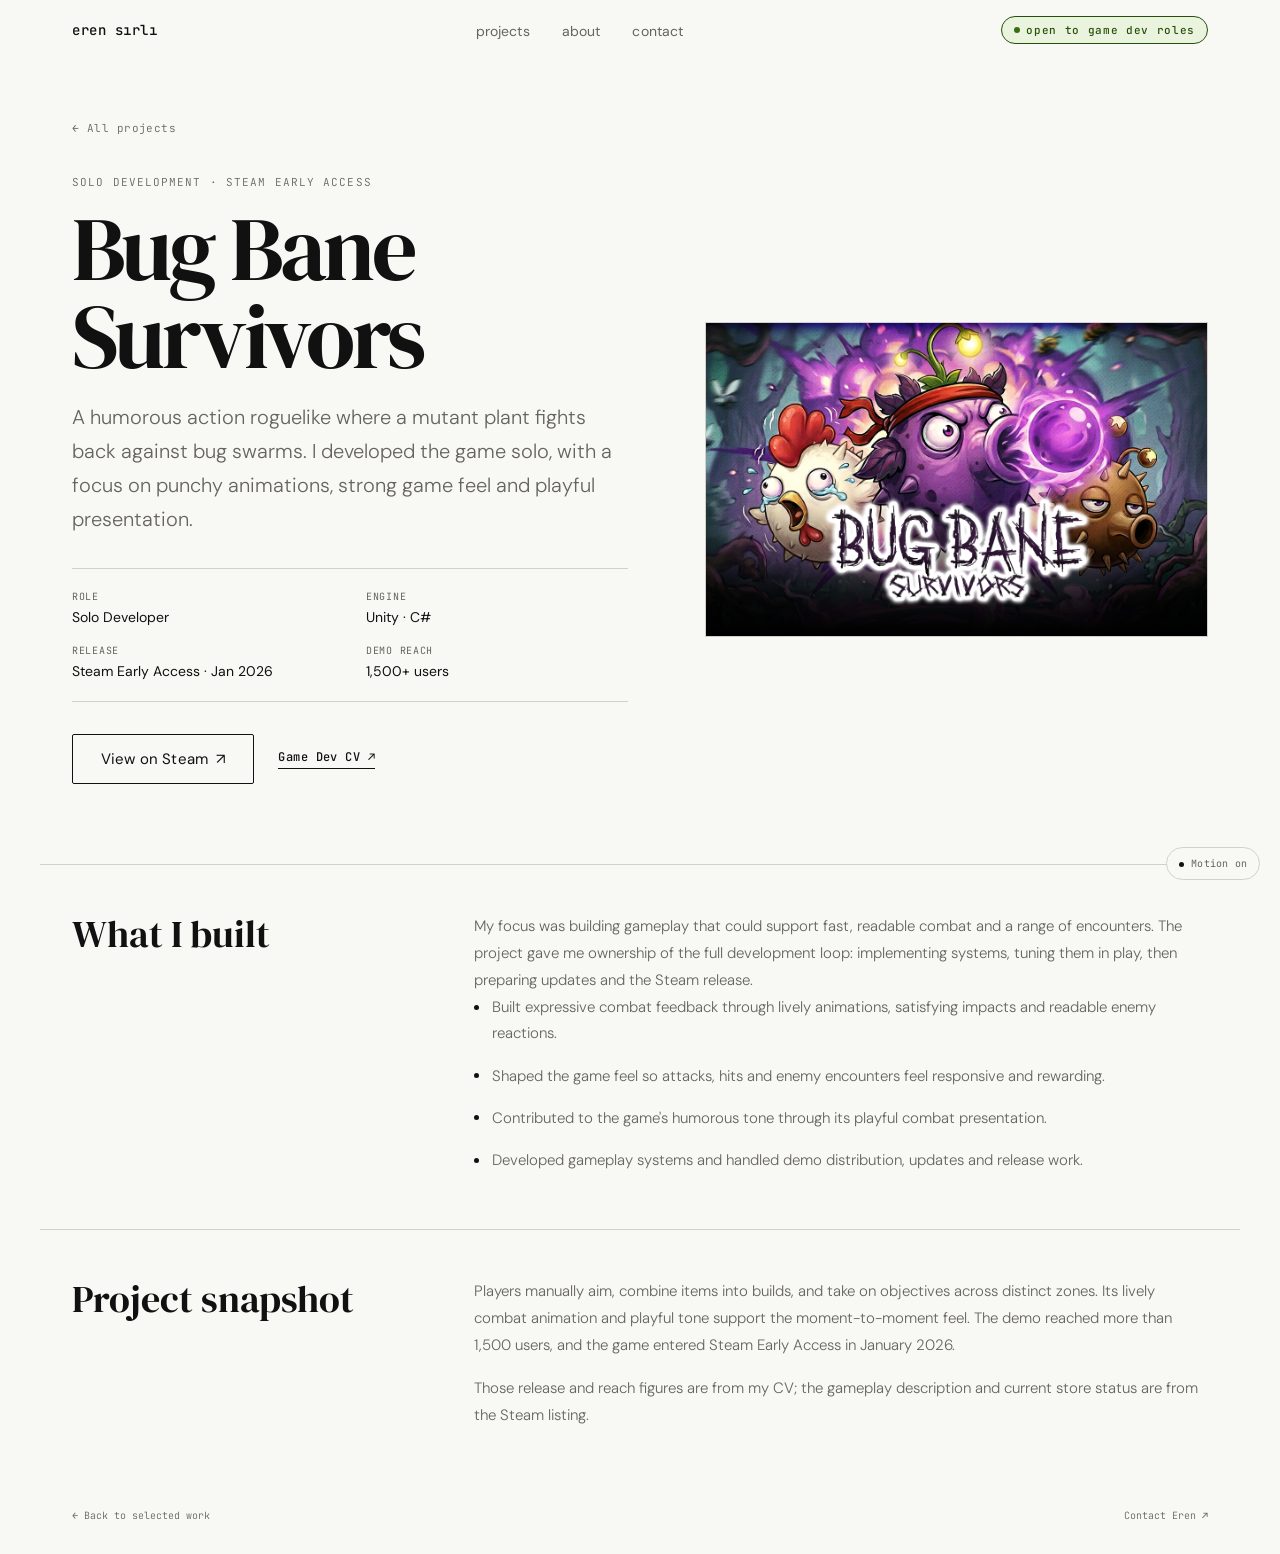
==== projects/bug-bane.html @ 91c75584 "update" ====
<!DOCTYPE html>
<html lang="en"><head>
<meta charset="UTF-8"><meta name="viewport" content="width=device-width, initial-scale=1">
<meta name="description" content="Bug Bane Survivors: a Unity action roguelike developed solo by Eren Sırlı, focused on punchy game feel, expressive combat animation and playful presentation.">
<meta name="theme-color" content="#F8F8F5"><meta property="og:type" content="article"><meta property="og:title" content="Bug Bane Survivors — Eren Sırlı"><meta property="og:description" content="Solo developed action roguelike with lively combat animation, strong game feel and a humorous tone."><meta property="og:image" content="https://sirlieren.github.io/assets/images/project1.png">
<link rel="canonical" href="https://sirlieren.github.io/projects/bug-bane.html">
<link rel="preconnect" href="https://fonts.googleapis.com"><link rel="preconnect" href="https://fonts.gstatic.com" crossorigin><link href="https://fonts.googleapis.com/css2?family=DM+Serif+Display:ital@0;1&family=DM+Sans:opsz,wght@9..40,300;9..40,400;9..40,500&family=JetBrains+Mono:wght@400;500&display=swap" rel="stylesheet">
<link rel="stylesheet" href="../css/style.css?v=00812410"><link rel="stylesheet" href="../css/project-detail.css"><title>Bug Bane Survivors — Eren Sırlı</title>
    <link rel="stylesheet" href="../css/motion.css?v=1b793032">
</head><body><nav id="navbar" aria-label="Primary navigation"><div class="nav-inner"><a href="../index.html#home" class="nav-logo">eren sırlı</a><ul class="nav-links"><li><a href="../index.html#projects">projects</a></li><li><a href="../index.html#about">about</a></li><li><a href="../index.html#contact">contact</a></li></ul><a href="../index.html#contact" class="nav-pill"><span class="pill-dot"></span><span>open to game dev roles</span></a></div></nav>
<main class="project-main"><header class="case-hero"><a class="case-back" href="../index.html#projects">← All projects</a><div class="case-hero-grid"><div class="case-hero-copy"><span class="case-eyebrow">Solo development · Steam Early Access</span><h1 class="case-title">Bug Bane<br>Survivors</h1><p class="case-lede">A humorous action roguelike where a mutant plant fights back against bug swarms. I developed the game solo, with a focus on punchy animations, strong game feel and playful presentation.</p><div class="case-facts"><div class="case-fact"><span>Role</span>Solo Developer</div><div class="case-fact"><span>Engine</span>Unity · C#</div><div class="case-fact"><span>Release</span>Steam Early Access · Jan 2026</div><div class="case-fact"><span>Demo reach</span>1,500+ users</div></div><div class="case-actions"><a class="cta" href="https://store.steampowered.com/app/3830770/Bug_Bane_Survivors/" target="_blank" rel="noopener noreferrer"><span>View on Steam</span><span class="cta-arrow">↗</span></a><a class="text-link" href="../assets/images/01ErenSirliResumeGD.pdf" target="_blank" rel="noopener noreferrer">Game Dev CV ↗</a></div></div><div class="case-hero-media"><a class="case-cover" href="https://store.steampowered.com/app/3830770/Bug_Bane_Survivors/" target="_blank" rel="noopener noreferrer"><img src="../assets/images/project1.png" alt="Bug Bane Survivors Steam artwork"></a></div></div></header>
<section class="case-section"><div class="case-section-grid"><h2>What I built</h2><div class="case-copy"><p>My focus was building gameplay that could support fast, readable combat and a range of encounters. The project gave me ownership of the full development loop: implementing systems, tuning them in play, then preparing updates and the Steam release.</p><ul class="case-list"><li>Built expressive combat feedback through lively animations, satisfying impacts and readable enemy reactions.</li><li>Shaped the game feel so attacks, hits and enemy encounters feel responsive and rewarding.</li><li>Contributed to the game's humorous tone through its playful combat presentation.</li><li>Developed gameplay systems and handled demo distribution, updates and release work.</li></ul></div></div></section>
<section class="case-section"><div class="case-section-grid"><h2>Project snapshot</h2><div class="case-copy"><p>Players manually aim, combine items into builds, and take on objectives across distinct zones. Its lively combat animation and playful tone support the moment-to-moment feel. The demo reached more than 1,500 users, and the game entered Steam Early Access in January 2026.</p><p>Those release and reach figures are from my CV; the gameplay description and current store status are from the Steam listing.</p></div></div></section>
</main><footer class="case-footer"><a href="../index.html#projects">← Back to selected work</a><a href="../index.html#contact">Contact Eren ↗</a></footer><script src="../js/motion.js?v=b4913215"></script></body></html>
---- css/style.css ----
/* =========================================
   TOKENS
   ========================================= */
:root {
    --white: #F8F8F5;
    --black: #111111;
    --gray-1: #66645D;
    --gray-2: #D3D1C7;
    --gray-3: #EBEBEA;
    --accent: #378ADD;
    --dark-bg: #111111;
    --dark-text: #F8F8F5;
    --dark-muted: rgba(248, 248, 245, 0.72);
    --serif: 'DM Serif Display', Georgia, serif;
    --sans: 'DM Sans', system-ui, sans-serif;
    --mono: 'JetBrains Mono', monospace;
    --nav-h: 60px;
    --ease: cubic-bezier(0.25, 0.1, 0.25, 1);
    --ease-out: cubic-bezier(0.0, 0.0, 0.2, 1);
}

/* =========================================
   RESET
   ========================================= */
*,
*::before,
*::after {
    box-sizing: border-box;
    margin: 0;
    padding: 0;
}

html {
    scroll-behavior: smooth;
    font-size: 16px;
}

body {
    font-family: var(--sans);
    font-weight: 300;
    background: var(--white);
    color: var(--black);
    -webkit-font-smoothing: antialiased;
    overflow-x: hidden;
}

img {
    display: block;
    width: 100%;
    height: 100%;
    object-fit: cover;
}

a {
    text-decoration: none;
    color: inherit;
}

ul {
    list-style: none;
}

button {
    background: none;
    border: none;
    cursor: pointer;
    font-family: inherit;
}

:focus-visible {
    outline: 2px solid var(--accent);
    outline-offset: 4px;
}

/* =========================================
   NAV
   ========================================= */
#navbar {
    position: fixed;
    top: 0;
    left: 0;
    right: 0;
    z-index: 100;
    transition: background 0.4s var(--ease), backdrop-filter 0.4s var(--ease), border-color 0.4s var(--ease);
    border-bottom: 1px solid transparent;
}

#navbar.scrolled {
    background: rgba(248, 248, 245, 0.82);
    backdrop-filter: blur(20px) saturate(1.4);
    -webkit-backdrop-filter: blur(20px) saturate(1.4);
    border-color: var(--gray-2);
}

.nav-inner {
    max-width: 1200px;
    margin: 0 auto;
    padding: 0 2rem;
    height: var(--nav-h);
    display: flex;
    align-items: center;
    gap: 2rem;
}

.nav-logo {
    font-family: var(--mono);
    font-size: 14px;
    font-weight: 500;
    letter-spacing: 0.04em;
    color: var(--black);
    flex-shrink: 0;
}

.nav-links {
    display: flex;
    gap: 2rem;
    margin: 0 auto;
}

.nav-links a {
    font-size: 14px;
    font-weight: 400;
    color: var(--gray-1);
    letter-spacing: 0.01em;
    transition: color 0.2s;
    position: relative;
}

.nav-links a::after {
    content: '';
    position: absolute;
    bottom: -2px;
    left: 0;
    width: 0;
    height: 1px;
    background: var(--black);
    transition: width 0.25s var(--ease);
}

.nav-links a:hover {
    color: var(--black);
}

.nav-links a:hover::after {
    width: 100%;
}

.nav-links a.active {
    color: var(--black);
}

.nav-links a.active::after {
    width: 100%;
}

.nav-pill {
    display: flex;
    align-items: center;
    gap: 6px;
    font-family: var(--mono);
    font-size: 11px;
    font-weight: 500;
    letter-spacing: 0.06em;
    padding: 6px 12px;
    border-radius: 20px;
    border: 1px solid #27500A;
    color: #27500A;
    background: #EAF3DE;
    white-space: nowrap;
    transition: transform 0.2s;
    flex-shrink: 0;
}

.nav-pill:hover {
    transform: scale(1.03);
}

.pill-dot {
    width: 6px;
    height: 6px;
    border-radius: 50%;
    background: #3B6D11;
    animation: pulse 2.5s ease-in-out infinite;
}

@keyframes pulse {

    0%,
    100% {
        opacity: 1;
        transform: scale(1);
    }

    50% {
        opacity: 0.5;
        transform: scale(0.8);
    }
}

/* Burger */
.burger {
    display: none;
    flex-direction: column;
    gap: 5px;
    padding: 4px;
    margin-left: auto;
}

.burger span {
    display: block;
    width: 22px;
    height: 1.5px;
    background: var(--black);
    transition: transform 0.3s var(--ease), opacity 0.3s;
}

.burger.open span:first-child {
    transform: translateY(6.5px) rotate(45deg);
}

.burger.open span:last-child {
    transform: translateY(-6.5px) rotate(-45deg);
}

/* Mobile menu */
.mobile-menu {
    display: none;
    flex-direction: column;
    padding: 1rem 2rem 1.5rem;
    gap: 1.25rem;
    border-top: 1px solid var(--gray-2);
    background: rgba(248, 248, 245, 0.96);
    backdrop-filter: blur(20px);
}

.mobile-menu a {
    font-size: 18px;
    font-weight: 400;
    color: var(--black);
}

.mobile-menu.open {
    display: flex;
}

/* =========================================
   REVEAL ANIMATION
   ========================================= */
[data-reveal] {
    opacity: 0;
    transform: translateY(28px);
    transition: opacity 0.7s var(--ease-out), transform 0.7s var(--ease-out);
}

[data-reveal][data-delay="1"] {
    transition-delay: 0.1s;
}

[data-reveal][data-delay="2"] {
    transition-delay: 0.2s;
}

[data-reveal][data-delay="3"] {
    transition-delay: 0.3s;
}

[data-reveal][data-delay="4"] {
    transition-delay: 0.4s;
}

[data-reveal][data-delay="5"] {
    transition-delay: 0.5s;
}

[data-reveal].visible {
    opacity: 1;
    transform: translateY(0);
}

/* =========================================
   HERO
   ========================================= */
.hero {
    min-height: 100vh;
    display: flex;
    flex-direction: column;
    justify-content: center;
    padding: calc(var(--nav-h) + 4rem) 2rem 4rem;
    max-width: 1200px;
    margin: 0 auto;
    position: relative;
}

.hero-eyebrow {
    font-family: var(--mono);
    font-size: 12px;
    font-weight: 400;
    letter-spacing: 0.1em;
    color: var(--gray-1);
    text-transform: lowercase;
    margin-bottom: 1.5rem;
}

.hero-name {
    font-family: var(--serif);
    font-size: clamp(72px, 12vw, 140px);
    font-weight: 400;
    line-height: 0.95;
    letter-spacing: -0.02em;
    color: var(--black);
    margin-bottom: 2rem;
}

.hero-sub {
    font-size: clamp(16px, 2vw, 20px);
    font-weight: 300;
    color: var(--gray-1);
    line-height: 1.6;
    max-width: 660px;
    margin-bottom: 2rem;
}

.hero-actions {
    display: flex;
    align-items: center;
    flex-wrap: wrap;
    gap: 1.5rem;
}

.text-link {
    font-family: var(--mono);
    font-size: 12px;
    font-weight: 500;
    letter-spacing: 0.04em;
    border-bottom: 1px solid var(--black);
    padding-bottom: 3px;
}

.hero-proof {
    display: flex;
    flex-wrap: wrap;
    gap: 2rem;
    margin-top: 3.5rem;
}

.hero-proof li {
    display: flex;
    flex-direction: column;
    gap: 3px;
}

.hero-proof strong {
    font-family: var(--serif);
    font-size: 24px;
    font-weight: 400;
    line-height: 1;
}

.hero-proof span {
    font-family: var(--mono);
    font-size: 10px;
    letter-spacing: 0.06em;
    color: var(--gray-1);
}

/* CTA button */
.cta {
    display: inline-flex;
    align-items: center;
    gap: 8px;
    font-size: 15px;
    font-weight: 400;
    padding: 14px 28px;
    border: 1px solid var(--black);
    color: var(--black);
    background: transparent;
    border-radius: 2px;
    letter-spacing: 0.01em;
    transition: background 0.22s var(--ease), color 0.22s var(--ease);
    align-self: flex-start;
}

.cta:hover {
    background: var(--black);
    color: var(--white);
}

.cta--outline {
    margin-top: 2rem;
}

.cta-arrow {
    transition: transform 0.2s var(--ease);
}

.cta:hover .cta-arrow {
    transform: translateX(4px);
}

/* Scroll indicator */
.hero-scroll {
    position: absolute;
    bottom: 3rem;
    left: 2rem;
    display: flex;
    flex-direction: column;
    align-items: center;
    gap: 8px;
}

.scroll-line {
    display: block;
    width: 1px;
    height: 48px;
    background: var(--gray-2);
    position: relative;
    overflow: hidden;
}

.scroll-line::after {
    content: '';
    position: absolute;
    top: -100%;
    left: 0;
    width: 100%;
    height: 100%;
    background: var(--black);
    animation: scroll-drop 2s var(--ease-out) infinite;
}

@keyframes scroll-drop {
    0% {
        top: -100%;
    }

    100% {
        top: 200%;
    }
}

.scroll-label {
    font-family: var(--mono);
    font-size: 10px;
    letter-spacing: 0.1em;
    color: var(--gray-1);
    writing-mode: vertical-rl;
}

/* =========================================
   SECTION SHARED
   ========================================= */
.section-eyebrow {
    font-family: var(--mono);
    font-size: 11px;
    font-weight: 500;
    letter-spacing: 0.12em;
    color: var(--gray-1);
    text-transform: lowercase;
}

.section-header {
    max-width: 1200px;
    margin: 0 auto;
    padding: 0 2rem;
    margin-bottom: 4rem;
    display: flex;
    flex-direction: column;
    gap: 1rem;
}

.section-header h2 {
    font-family: var(--serif);
    font-size: clamp(40px, 6vw, 72px);
    font-weight: 400;
    line-height: 1;
    letter-spacing: -0.02em;
    color: var(--black);
}

.section-header h2 em {
    font-style: italic;
    color: var(--gray-1);
}

.section-intro {
    max-width: 560px;
    color: var(--gray-1);
    font-size: 16px;
    line-height: 1.7;
}

/* =========================================
   PROJECTS
   ========================================= */
.projects {
    padding: 8rem 0;
}

.projects-grid {
    max-width: 1200px;
    margin: 0 auto;
    padding: 0 2rem;
    display: grid;
    grid-template-columns: repeat(2, 1fr);
    gap: 2px;
}

.project-card {
    position: relative;
    background: var(--gray-3);
    overflow: hidden;
}

.card-link {
    display: block;
    cursor: pointer;
}

.card-image {
    position: relative;
    aspect-ratio: 16/10;
    overflow: hidden;
}

.card-image img {
    width: 100%;
    height: 100%;
    object-fit: cover;
    transition: transform 0.6s var(--ease);
}

.project-card:not(.project-card--wip) .card-link:hover .card-image img {
    transform: scale(1.04);
}

.card-overlay {
    position: absolute;
    inset: 0;
    background: rgba(17, 17, 17, 0.72);
    display: flex;
    align-items: flex-end;
    padding: 1.5rem;
    opacity: 0;
    transition: opacity 0.3s var(--ease);
}

.card-link:hover .card-overlay {
    opacity: 1;
}

.card-overlay--wip {
    opacity: 1;
    background: rgba(17, 17, 17, 0.55);
    align-items: center;
    justify-content: center;
}

.overlay-link {
    font-size: 14px;
    font-weight: 400;
    color: var(--white);
    letter-spacing: 0.02em;
}

.overlay-link span {
    display: inline-block;
    transition: transform 0.2s;
}

.card-link:hover .overlay-link span {
    transform: translate(3px, -3px);
}

.wip-badge {
    font-family: var(--mono);
    font-size: 11px;
    font-weight: 500;
    letter-spacing: 0.1em;
    color: var(--white);
    padding: 6px 14px;
    border: 1px solid rgba(255, 255, 255, 0.4);
    border-radius: 20px;
}

.card-info {
    padding: 1.5rem;
    background: var(--white);
    border-top: 1px solid var(--gray-2);
}

.card-info h3 {
    font-family: var(--serif);
    font-size: 20px;
    font-weight: 400;
    color: var(--black);
    margin-bottom: 0.65rem;
}

.card-topline {
    display: flex;
    align-items: center;
    justify-content: space-between;
    flex-wrap: wrap;
    gap: 0.65rem;
    margin-bottom: 0.9rem;
}

.card-status,
.card-role {
    font-family: var(--mono);
    font-size: 10px;
    letter-spacing: 0.06em;
    font-weight: 500;
}

.card-status {
    color: #27500A;
}

.card-status--wip,
.card-role {
    color: var(--gray-1);
}

.card-description {
    color: var(--gray-1);
    font-size: 14px;
    line-height: 1.65;
    max-width: 720px;
}

.card-actions {
    display: flex;
    align-items: center;
    flex-wrap: wrap;
    gap: 0.6rem;
    margin-top: 1.25rem;
    font-family: var(--mono);
    font-size: 10px;
    letter-spacing: 0.04em;
    color: var(--gray-1);
}

.card-actions span {
    border: 1px solid var(--gray-2);
    padding: 5px 8px;
}

.card-actions strong {
    color: var(--black);
    font-weight: 500;
    margin-left: auto;
}

.project-card--wip .card-info h3 {
    color: var(--gray-1);
}

/* first card full-width */
.project-card:first-child {
    grid-column: 1 / -1;
}

.project-card:first-child .card-image {
    aspect-ratio: 21/9;
}

/* =========================================
   ABOUT
   ========================================= */
.about {
    padding: 8rem 0;
    background: var(--white);
}

.about-inner {
    max-width: 1200px;
    margin: 0 auto;
    padding: 0 2rem;
    display: grid;
    grid-template-columns: 1fr 1fr;
    gap: 6rem;
    align-items: start;
}

.about-left {
    display: flex;
    flex-direction: column;
    gap: 1.25rem;
    position: sticky;
    top: calc(var(--nav-h) + 2rem);
}

.about-left .section-eyebrow {
    margin-bottom: 0.25rem;
}

.about-left h2 {
    font-family: var(--serif);
    font-size: clamp(36px, 5vw, 60px);
    font-weight: 400;
    line-height: 1.05;
    letter-spacing: -0.02em;
    color: var(--black);
}

.about-left h2 em {
    font-style: italic;
    color: var(--gray-1);
}

.about-bio {
    font-size: 16px;
    font-weight: 300;
    color: var(--gray-1);
    line-height: 1.75;
}

.about-right {
    display: flex;
    flex-direction: column;
    gap: 2.5rem;
}

.about-photo-wrap {
    aspect-ratio: 4/5;
    overflow: hidden;
    background: var(--gray-3);
}

.about-photo-wrap img {
    width: 100%;
    height: 100%;
    object-fit: cover;
    object-position: top center;
    transition: transform 0.6s var(--ease);
}

.about-photo-wrap:hover img {
    transform: scale(1.03);
}

.about-stats {
    display: grid;
    grid-template-columns: 1fr 1fr;
    gap: 1px;
    background: var(--gray-2);
    border: 1px solid var(--gray-2);
}

.stat {
    background: var(--white);
    padding: 1.5rem;
    display: flex;
    flex-direction: column;
    gap: 4px;
}

.stat-number {
    font-family: var(--serif);
    font-size: 52px;
    font-weight: 400;
    line-height: 1;
    color: var(--black);
}

.stat-plus {
    font-family: var(--serif);
    font-size: 32px;
    color: var(--gray-1);
    line-height: 1;
    vertical-align: super;
}

.stat-label {
    font-family: var(--mono);
    font-size: 11px;
    letter-spacing: 0.08em;
    color: var(--gray-1);
    font-weight: 400;
}

.skills-wrap {
    background: var(--white);
    display: flex;
    flex-direction: column;
    gap: 2rem;
}

.skill-group {
    display: flex;
    flex-direction: column;
    gap: 1rem;
}

.skill-chips {
    display: flex;
    flex-wrap: wrap;
    gap: 8px;
}

.chip {
    font-family: var(--mono);
    font-size: 11px;
    font-weight: 400;
    letter-spacing: 0.06em;
    padding: 7px 14px;
    border-radius: 2px;
    border: 1px solid var(--gray-2);
    color: var(--gray-1);
    background: var(--white);
    transition: border-color 0.2s, color 0.2s;
}

.chip:hover {
    border-color: var(--black);
    color: var(--black);
}

.chip--primary {
    border-color: var(--black);
    color: var(--black);
    background: var(--white);
}

/* =========================================
   CONTACT
   ========================================= */
.contact {
    background: var(--dark-bg);
    color: var(--dark-text);
    padding: 8rem 2rem 0;
    position: relative;
}

.contact-inner {
    max-width: 900px;
    margin: 0 auto;
    display: flex;
    flex-direction: column;
    align-items: flex-start;
    gap: 0;
    padding-bottom: 6rem;
}

.contact-eyebrow {
    color: var(--dark-muted);
    margin-bottom: 1.5rem;
}

.contact-heading {
    font-family: var(--serif);
    font-size: clamp(48px, 8vw, 96px);
    font-weight: 400;
    line-height: 1;
    letter-spacing: -0.02em;
    color: var(--dark-text);
    margin-bottom: 3.5rem;
}

.contact-heading em {
    font-style: italic;
    color: var(--dark-muted);
}

.contact-email {
    font-family: var(--serif);
    font-size: clamp(20px, 3.5vw, 36px);
    font-weight: 400;
    color: var(--dark-text);
    display: inline-block;
    position: relative;
    margin-bottom: 2.5rem;
    letter-spacing: -0.01em;
}

.contact-intro {
    max-width: 660px;
    color: var(--dark-muted);
    font-size: 17px;
    line-height: 1.7;
    margin: -1.5rem 0 3rem;
}

.contact-email::after {
    content: '';
    position: absolute;
    bottom: -3px;
    left: 0;
    width: 0;
    height: 1px;
    background: var(--dark-text);
    transition: width 0.35s var(--ease);
}

.contact-email:hover::after {
    width: 100%;
}

.contact-links {
    display: flex;
    align-items: center;
    gap: 1rem;
}

.contact-link-item {
    font-family: var(--mono);
    font-size: 13px;
    font-weight: 400;
    letter-spacing: 0.06em;
    color: var(--dark-muted);
    transition: color 0.2s;
}

.contact-link-item:hover {
    color: var(--dark-text);
}

.contact-divider {
    color: var(--dark-muted);
    font-size: 18px;
}

.contact-footer {
    max-width: 900px;
    margin: 0 auto;
    width: 100%;
    padding: 1.5rem 0;
    border-top: 1px solid rgba(248, 248, 245, 0.1);
    display: flex;
    justify-content: space-between;
    align-items: center;
}

.contact-footer span {
    font-family: var(--mono);
    font-size: 11px;
    letter-spacing: 0.06em;
    color: var(--dark-muted);
    font-weight: 400;
}

/* =========================================
   RESPONSIVE
   ========================================= */
@media (max-width: 900px) {

    .nav-links,
    .nav-pill {
        display: none;
    }

    .burger {
        display: flex;
    }

    .projects-grid {
        grid-template-columns: 1fr;
    }

    .project-card:first-child {
        grid-column: 1;
    }

    .project-card:first-child .card-image {
        aspect-ratio: 16/10;
    }

    .about-inner {
        grid-template-columns: 1fr;
        gap: 3rem;
    }

    .about-left {
        position: static;
    }

    .contact {
        padding: 6rem 1.5rem 0;
    }

    .contact-footer {
        padding: 1.5rem 0;
    }
}

@media (max-width: 600px) {
    .hero {
        padding: calc(var(--nav-h) + 2.5rem) 1.5rem 3rem;
    }

    .hero-name {
        font-size: clamp(64px, 24vw, 92px);
    }

    .hero-sub {
        font-size: 16px;
    }

    .hero-actions {
        align-items: flex-start;
        flex-direction: column;
        gap: 1.25rem;
    }

    .hero-proof {
        gap: 1.5rem;
        margin-top: 2.75rem;
    }

    .hero-scroll {
        display: none;
    }

    .section-header {
        padding: 0 1.5rem;
    }

    .projects-grid {
        padding: 0;
        gap: 1px;
    }

    .card-topline {
        align-items: flex-start;
        flex-direction: column;
    }

    .card-actions strong {
        width: 100%;
        margin: 0.25rem 0 0;
        font-size: 12px;
    }

    .about-inner {
        padding: 0 1.5rem;
    }

    .contact {
        padding: 5rem 1.5rem 0;
    }

    .contact-footer {
        flex-direction: column;
        gap: 8px;
        text-align: center;
    }
}

@media (hover: none) {
    .card-overlay:not(.card-overlay--wip) {
        display: none;
    }
}

@media (prefers-reduced-motion: reduce) {
    html:not(.motion-override) {
        scroll-behavior: auto;
    }

    html:not(.motion-override) *,
    html:not(.motion-override) *::before,
    html:not(.motion-override) *::after {
        animation-duration: 0.01ms !important;
        animation-iteration-count: 1 !important;
        transition-duration: 0.01ms !important;
    }

    html:not(.motion-override) [data-reveal] {
        opacity: 1;
        transform: none;
    }
}
---- css/project-detail.css ----
.project-main{padding-top:var(--nav-h)}
.case-hero,.case-section,.case-footer{width:min(1200px,100%);margin:0 auto;padding-left:2rem;padding-right:2rem}
.case-hero{padding-top:3.5rem;padding-bottom:5rem}
.case-back{display:inline-flex;gap:.6rem;margin-bottom:2.5rem;color:var(--gray-1);font-family:var(--mono);font-size:11px;letter-spacing:.04em;transition:color .2s}
.case-back:hover{color:var(--black)}
.case-hero-grid{display:grid;grid-template-columns:minmax(0,1.05fr) minmax(300px,.95fr);gap:clamp(2rem,6vw,5rem);align-items:center}
.case-eyebrow{display:block;margin-bottom:1rem;color:var(--gray-1);font-family:var(--mono);font-size:11px;letter-spacing:.1em;text-transform:uppercase}
.case-title{max-width:760px;margin-bottom:1.2rem;font-family:var(--serif);font-size:clamp(3.4rem,7vw,6rem);font-weight:400;letter-spacing:-.04em;line-height:.98}
.case-lede{max-width:620px;color:var(--gray-1);font-size:clamp(1.05rem,1.6vw,1.25rem);font-weight:300;line-height:1.7}
.case-facts{display:grid;grid-template-columns:repeat(2,minmax(0,1fr));gap:1.1rem 2rem;max-width:610px;margin:2rem 0;padding:1.3rem 0;border-top:1px solid var(--gray-2);border-bottom:1px solid var(--gray-2)}
.case-fact{display:flex;flex-direction:column;gap:.35rem;color:var(--black);font-size:14px;font-weight:400}
.case-fact span{color:var(--gray-1);font-family:var(--mono);font-size:10px;letter-spacing:.07em;text-transform:uppercase}
.case-actions{display:flex;align-items:center;flex-wrap:wrap;gap:1rem 1.5rem}
.case-cover,.case-video{position:relative;display:block;overflow:hidden;background:var(--gray-3)}
.case-cover{aspect-ratio:16/10;border:1px solid var(--gray-2)}
.case-cover img{object-fit:cover}
.case-cover--portrait{width:min(100%,390px);max-height:min(72vh,680px);margin:0 auto;aspect-ratio:9/16;background:#151515}
.case-cover--portrait img{object-fit:contain}
.case-video{max-width:560px;border:1px solid var(--gray-2)}
.case-video img{aspect-ratio:16/9;transition:transform .45s var(--ease)}
.case-video:hover img{transform:scale(1.025)}
.case-play{position:absolute;inset:0;display:grid;place-items:center;color:white;font-size:2rem;text-shadow:0 2px 18px #000b}
.case-video-caption{display:block;margin-top:.65rem;color:var(--gray-1);font-family:var(--mono);font-size:10px;letter-spacing:.04em}
.case-section{padding-top:3rem;padding-bottom:3.5rem;border-top:1px solid var(--gray-2)}
.case-section-grid{display:grid;grid-template-columns:minmax(180px,.65fr) minmax(0,1.35fr);gap:3rem}
.case-section h2{margin-bottom:1rem;font-family:var(--serif);font-size:clamp(1.8rem,3vw,2.5rem);font-weight:400;line-height:1.1}
.case-copy{max-width:760px;color:var(--gray-1);font-size:15px;line-height:1.8}
.case-copy p+p{margin-top:1rem}
.case-list{display:grid;gap:1rem;color:var(--gray-1);font-size:15px;line-height:1.75}
.case-list li{position:relative;padding-left:1.15rem}
.case-list li::before{content:'';position:absolute;top:.7em;left:0;width:5px;height:5px;border-radius:50%;background:var(--black)}
.case-gallery{display:grid;grid-template-columns:repeat(4,minmax(0,1fr));gap:.8rem;margin-top:2rem}
.case-gallery figure{overflow:hidden;border:1px solid var(--gray-2);background:var(--gray-3)}
.case-gallery img{aspect-ratio:9/16;object-fit:cover}
.case-gallery figcaption{padding:.7rem;color:var(--gray-1);font-family:var(--mono);font-size:9px;line-height:1.5}
.case-footer{display:flex;justify-content:space-between;gap:1rem;padding-top:1.5rem;padding-bottom:2rem;color:var(--gray-1);font-family:var(--mono);font-size:10px}
@media(max-width:900px){.case-hero-grid{grid-template-columns:1fr;gap:2.5rem}.case-hero-copy{order:1}.case-hero-media{order:2;max-width:680px}.case-cover--portrait{width:min(100%,360px)}.case-section-grid{grid-template-columns:1fr;gap:1rem}}
@media(max-width:600px){.case-hero,.case-section,.case-footer{padding-left:1.5rem;padding-right:1.5rem}.case-hero{padding-top:2.25rem;padding-bottom:3rem}.case-back{margin-bottom:2rem}.case-facts{gap:1rem}.case-gallery{grid-template-columns:repeat(2,minmax(0,1fr))}.case-footer{flex-direction:column}}
@media(prefers-reduced-motion:reduce){.case-video img{transition:none}}
---- css/motion.css ----
/* A restrained motion layer shared by the portfolio and its case studies. */
:root { --motion-ease: cubic-bezier(.22,1,.36,1); }
html { scrollbar-width: none; -ms-overflow-style: none; }
html::-webkit-scrollbar { display: none; width: 0; height: 0; }

/* Content stays readable when JavaScript is unavailable. */
[data-reveal] { opacity: 1; transform: none; }
.motion-ready [data-reveal] {
    opacity: 0;
    transform: translateY(16px);
    transition: opacity 650ms var(--motion-ease), transform 650ms var(--motion-ease);
}
.motion-ready [data-reveal].visible { opacity: 1; transform: none; }
.motion-ready [data-reveal][data-delay="1"] { transition-delay: 70ms; }
.motion-ready [data-reveal][data-delay="2"] { transition-delay: 140ms; }
.motion-ready [data-reveal][data-delay="3"] { transition-delay: 210ms; }
.motion-ready [data-reveal][data-delay="4"] { transition-delay: 280ms; }
.motion-ready [data-reveal][data-delay="5"] { transition-delay: 350ms; }

.cta, .nav-pill {
    transform: translate(var(--magnet-x,0px), var(--magnet-y,0px));
    transition: transform 240ms var(--motion-ease), background 200ms ease, color 200ms ease;
}
.cta:active, .nav-pill:active { transform: scale(.975); }
.cta-arrow { transition: transform 280ms var(--motion-ease); }
.text-link, .case-back, .contact-link-item { transition: opacity 200ms ease, color 200ms ease; }
.text-link:hover, .case-back:hover { opacity: .65; }
.case-back:active { opacity: .5; }
.card-image img, .case-cover img { transition: transform 550ms var(--motion-ease); }
.card-overlay { background: rgba(17,17,17,.38); transition: opacity 350ms var(--motion-ease); }
.card-overlay--wip { background: rgba(17,17,17,.3); }
.card-link:focus-visible .card-overlay { opacity: 1; }
.card-link:focus-visible .card-image img { transform: scale(1.025); }
.case-gallery figure { transition: border-color 250ms ease; }
.case-gallery figure:hover { border-color: var(--gray-1); }
.nav-links a::after { transition: width 280ms var(--motion-ease); }

/* Native cursor remains available; this ring adds a quiet physical response. */
.pointer-ring {
    position: fixed; top: 0; left: 0; z-index: 1000;
    width: 30px; height: 30px; border: 1px solid #fff;
    border-radius: 50%; pointer-events: none; opacity: 0;
    mix-blend-mode: difference;
    transition: opacity 180ms ease, width 220ms var(--motion-ease), height 220ms var(--motion-ease);
}
.pointer-ring.is-visible { opacity: .45; }
.pointer-ring.is-link { width: 42px; height: 42px; opacity: .7; }
.pointer-ring.is-project { width: 54px; height: 54px; }
.pointer-ring.is-pressed { width: 22px; height: 22px; }
.motion-control {
    position: fixed; right: 20px; bottom: 20px; z-index: 110;
    padding: 9px 12px; border: 1px solid var(--gray-2); border-radius: 30px;
    background: var(--white); color: var(--gray-1);
    font-family: var(--mono); font-size: 10px; letter-spacing: .02em;
    transition: border-color 180ms ease, color 180ms ease;
}
.motion-control:hover { color: var(--black); border-color: var(--black); }
.motion-control::before {
    content: ''; display: inline-block; width: 5px; height: 5px;
    margin-right: 7px; border-radius: 50%; background: var(--gray-2); vertical-align: middle;
}
.motion-control[aria-pressed="true"]::before { background: var(--black); }
html.motion-off *, html.motion-off *::before, html.motion-off *::after {
    animation-duration: .01ms !important; transition-duration: .01ms !important;
}
html.motion-off { scroll-behavior: auto; }
html.motion-off .pointer-ring { display: none; }
html.motion-off .cta, html.motion-off .nav-pill, html.motion-off .card-link { transform: none !important; }
html.motion-off [data-reveal] { opacity: 1; transform: none; }

@media (hover:hover) and (pointer:fine) {
    .motion-ready .project-card.visible:hover { transform: translateY(-3px); transition-duration: 380ms; }
    .project-card .card-link:hover .card-image img { transform: scale(1.025); }
    a.case-cover:hover img { transform: scale(1.018); }
}
@view-transition { navigation: auto; }
::view-transition-old(root) { animation: motion-out 180ms ease both; }
::view-transition-new(root) { animation: motion-in 260ms var(--motion-ease) both; }
@keyframes motion-out { to { opacity: 0; } }
@keyframes motion-in { from { opacity: 0; transform: translateY(6px); } }
html.motion-off::view-transition-group(*), html.motion-off::view-transition-old(root), html.motion-off::view-transition-new(root) { animation: none; }
@media (prefers-reduced-motion:reduce) {
    html:not(.motion-override) { scroll-behavior: auto; }
    html:not(.motion-override) .pointer-ring { display: none; }
    html:not(.motion-override) [data-reveal] { opacity: 1; transform: none; transition: none; }
    html:not(.motion-override) .cta, html:not(.motion-override) .nav-pill, html:not(.motion-override) .card-link { transform: none !important; }
    html:not(.motion-override)::view-transition-group(*), html:not(.motion-override)::view-transition-old(root), html:not(.motion-override)::view-transition-new(root) { animation: none; }
}
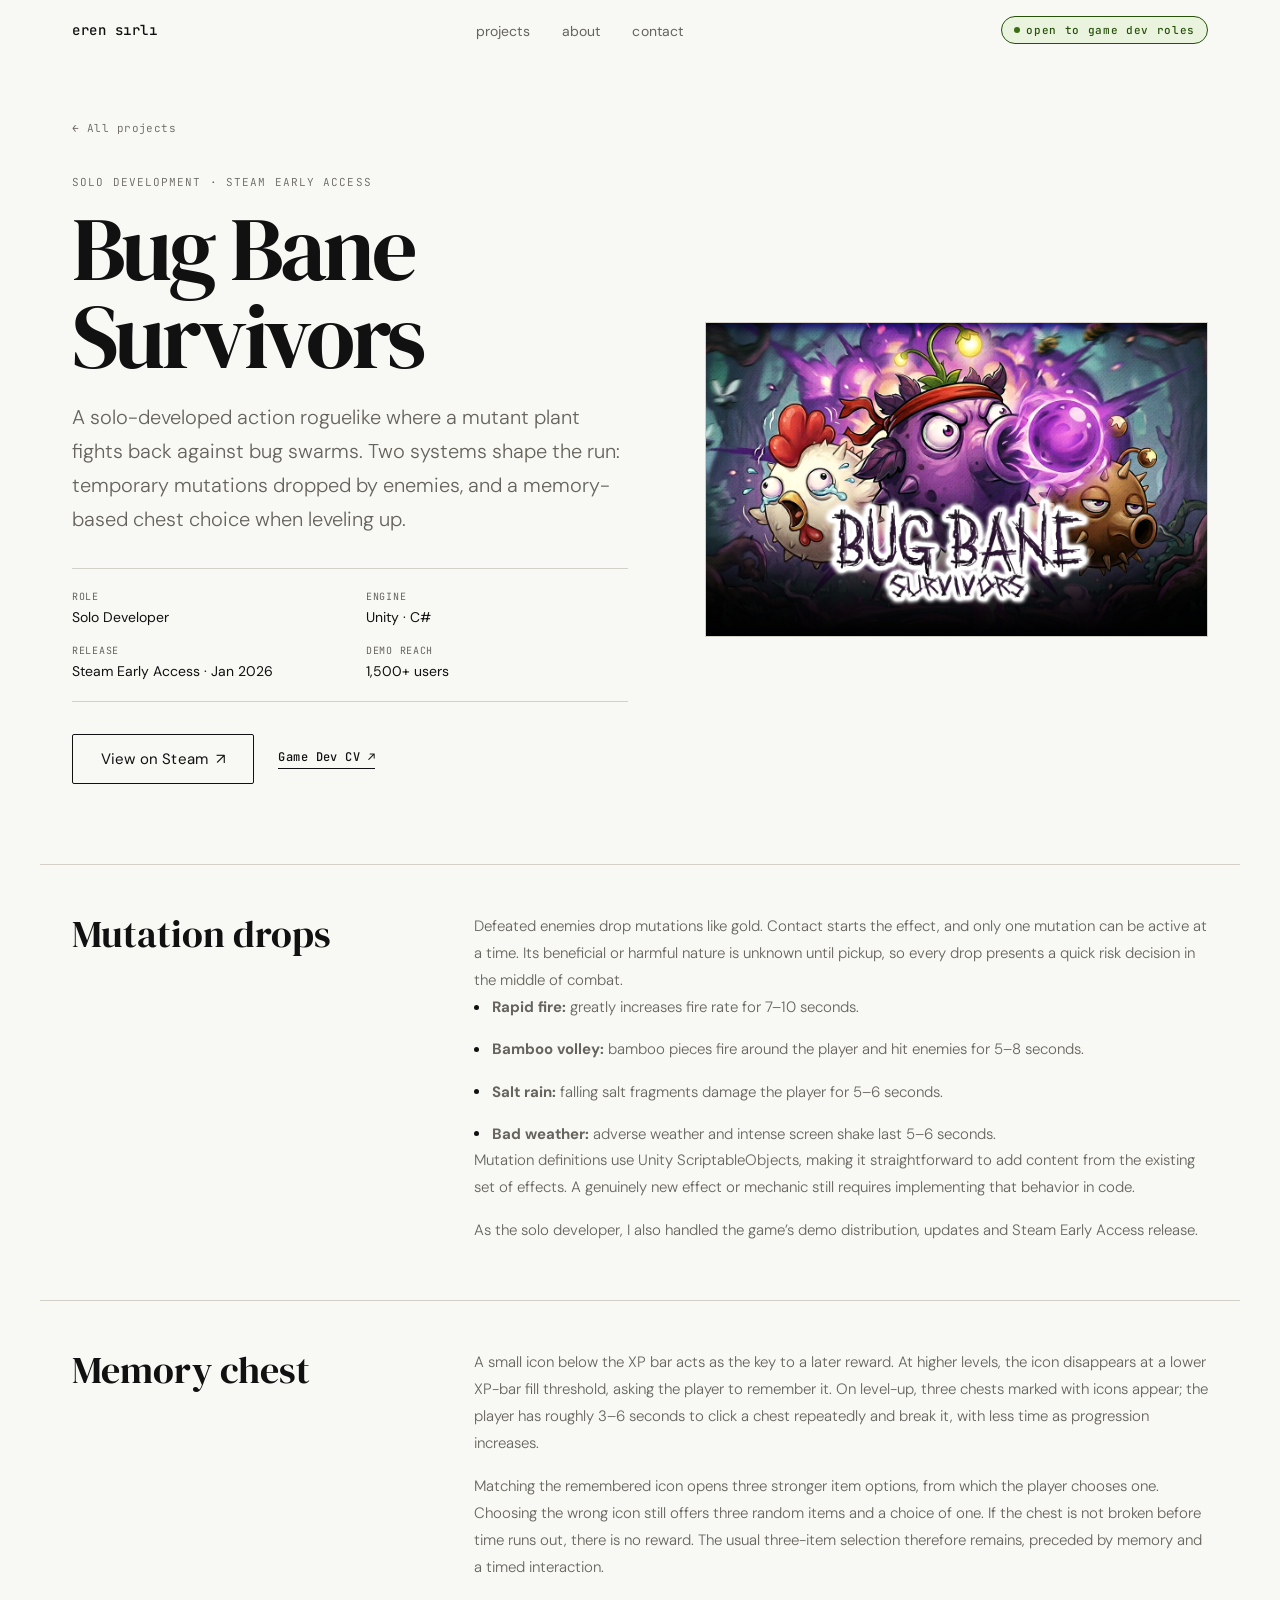
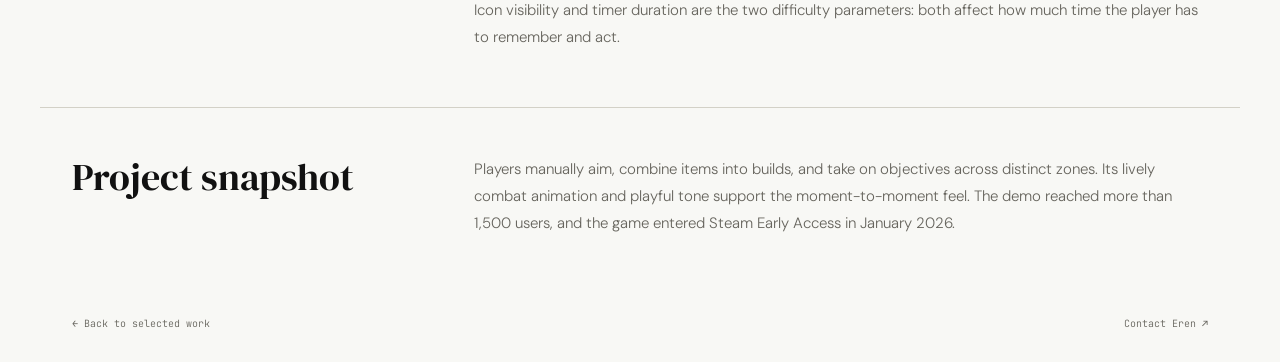
==== commit 629dcb6e: "Updates" ====
--- a/projects/bug-bane.html
+++ b/projects/bug-bane.html
@@ -1,14 +1,15 @@
 <!DOCTYPE html>
 <html lang="en"><head>
 <meta charset="UTF-8"><meta name="viewport" content="width=device-width, initial-scale=1">
-<meta name="description" content="Bug Bane Survivors: a Unity action roguelike developed solo by Eren Sırlı, focused on punchy game feel, expressive combat animation and playful presentation.">
-<meta name="theme-color" content="#F8F8F5"><meta property="og:type" content="article"><meta property="og:title" content="Bug Bane Survivors — Eren Sırlı"><meta property="og:description" content="Solo developed action roguelike with lively combat animation, strong game feel and a humorous tone."><meta property="og:image" content="https://sirlieren.github.io/assets/images/project1.png">
+<meta name="description" content="Bug Bane Survivors is a solo Unity action roguelike by Eren Sırlı, featuring ScriptableObject-defined enemy drops and a timed memory-chest level-up choice.">
+<meta name="theme-color" content="#F8F8F5"><meta property="og:type" content="article"><meta property="og:title" content="Bug Bane Survivors — Eren Sırlı"><meta property="og:description" content="A solo-developed action roguelike with temporary mutations, ScriptableObject content definitions and a memory-chest reward interaction."><meta property="og:image" content="https://sirlieren.github.io/assets/images/project1.png">
 <link rel="canonical" href="https://sirlieren.github.io/projects/bug-bane.html">
 <link rel="preconnect" href="https://fonts.googleapis.com"><link rel="preconnect" href="https://fonts.gstatic.com" crossorigin><link href="https://fonts.googleapis.com/css2?family=DM+Serif+Display:ital@0;1&family=DM+Sans:opsz,wght@9..40,300;9..40,400;9..40,500&family=JetBrains+Mono:wght@400;500&display=swap" rel="stylesheet">
 <link rel="stylesheet" href="../css/style.css?v=00812410"><link rel="stylesheet" href="../css/project-detail.css"><title>Bug Bane Survivors — Eren Sırlı</title>
     <link rel="stylesheet" href="../css/motion.css?v=1b793032">
 </head><body><nav id="navbar" aria-label="Primary navigation"><div class="nav-inner"><a href="../index.html#home" class="nav-logo">eren sırlı</a><ul class="nav-links"><li><a href="../index.html#projects">projects</a></li><li><a href="../index.html#about">about</a></li><li><a href="../index.html#contact">contact</a></li></ul><a href="../index.html#contact" class="nav-pill"><span class="pill-dot"></span><span>open to game dev roles</span></a></div></nav>
-<main class="project-main"><header class="case-hero"><a class="case-back" href="../index.html#projects">← All projects</a><div class="case-hero-grid"><div class="case-hero-copy"><span class="case-eyebrow">Solo development · Steam Early Access</span><h1 class="case-title">Bug Bane<br>Survivors</h1><p class="case-lede">A humorous action roguelike where a mutant plant fights back against bug swarms. I developed the game solo, with a focus on punchy animations, strong game feel and playful presentation.</p><div class="case-facts"><div class="case-fact"><span>Role</span>Solo Developer</div><div class="case-fact"><span>Engine</span>Unity · C#</div><div class="case-fact"><span>Release</span>Steam Early Access · Jan 2026</div><div class="case-fact"><span>Demo reach</span>1,500+ users</div></div><div class="case-actions"><a class="cta" href="https://store.steampowered.com/app/3830770/Bug_Bane_Survivors/" target="_blank" rel="noopener noreferrer"><span>View on Steam</span><span class="cta-arrow">↗</span></a><a class="text-link" href="../assets/images/01ErenSirliResumeGD.pdf" target="_blank" rel="noopener noreferrer">Game Dev CV ↗</a></div></div><div class="case-hero-media"><a class="case-cover" href="https://store.steampowered.com/app/3830770/Bug_Bane_Survivors/" target="_blank" rel="noopener noreferrer"><img src="../assets/images/project1.png" alt="Bug Bane Survivors Steam artwork"></a></div></div></header>
-<section class="case-section"><div class="case-section-grid"><h2>What I built</h2><div class="case-copy"><p>My focus was building gameplay that could support fast, readable combat and a range of encounters. The project gave me ownership of the full development loop: implementing systems, tuning them in play, then preparing updates and the Steam release.</p><ul class="case-list"><li>Built expressive combat feedback through lively animations, satisfying impacts and readable enemy reactions.</li><li>Shaped the game feel so attacks, hits and enemy encounters feel responsive and rewarding.</li><li>Contributed to the game's humorous tone through its playful combat presentation.</li><li>Developed gameplay systems and handled demo distribution, updates and release work.</li></ul></div></div></section>
-<section class="case-section"><div class="case-section-grid"><h2>Project snapshot</h2><div class="case-copy"><p>Players manually aim, combine items into builds, and take on objectives across distinct zones. Its lively combat animation and playful tone support the moment-to-moment feel. The demo reached more than 1,500 users, and the game entered Steam Early Access in January 2026.</p><p>Those release and reach figures are from my CV; the gameplay description and current store status are from the Steam listing.</p></div></div></section>
+<main class="project-main"><header class="case-hero"><a class="case-back" href="../index.html#projects">← All projects</a><div class="case-hero-grid"><div class="case-hero-copy"><span class="case-eyebrow">Solo development · Steam Early Access</span><h1 class="case-title">Bug Bane<br>Survivors</h1><p class="case-lede">A solo-developed action roguelike where a mutant plant fights back against bug swarms. Two systems shape the run: temporary mutations dropped by enemies, and a memory-based chest choice when leveling up.</p><div class="case-facts"><div class="case-fact"><span>Role</span>Solo Developer</div><div class="case-fact"><span>Engine</span>Unity · C#</div><div class="case-fact"><span>Release</span>Steam Early Access · Jan 2026</div><div class="case-fact"><span>Demo reach</span>1,500+ users</div></div><div class="case-actions"><a class="cta" href="https://store.steampowered.com/app/3830770/Bug_Bane_Survivors/" target="_blank" rel="noopener noreferrer"><span>View on Steam</span><span class="cta-arrow">↗</span></a><a class="text-link" href="../assets/images/01ErenSirliResumeGD.pdf" target="_blank" rel="noopener noreferrer">Game Dev CV ↗</a></div></div><div class="case-hero-media"><a class="case-cover" href="https://store.steampowered.com/app/3830770/Bug_Bane_Survivors/" target="_blank" rel="noopener noreferrer"><img src="../assets/images/project1.png" alt="Bug Bane Survivors Steam artwork"></a></div></div></header>
+<section class="case-section"><div class="case-section-grid"><h2>Mutation drops</h2><div class="case-copy"><p>Defeated enemies drop mutations like gold. Contact starts the effect, and only one mutation can be active at a time. Its beneficial or harmful nature is unknown until pickup, so every drop presents a quick risk decision in the middle of combat.</p><ul class="case-list"><li><strong>Rapid fire:</strong> greatly increases fire rate for 7–10 seconds.</li><li><strong>Bamboo volley:</strong> bamboo pieces fire around the player and hit enemies for 5–8 seconds.</li><li><strong>Salt rain:</strong> falling salt fragments damage the player for 5–6 seconds.</li><li><strong>Bad weather:</strong> adverse weather and intense screen shake last 5–6 seconds.</li></ul><p>Mutation definitions use Unity ScriptableObjects, making it straightforward to add content from the existing set of effects. A genuinely new effect or mechanic still requires implementing that behavior in code.</p><p>As the solo developer, I also handled the game’s demo distribution, updates and Steam Early Access release.</p></div></div></section>
+<section class="case-section"><div class="case-section-grid"><h2>Memory chest</h2><div class="case-copy"><p>A small icon below the XP bar acts as the key to a later reward. At higher levels, the icon disappears at a lower XP-bar fill threshold, asking the player to remember it. On level-up, three chests marked with icons appear; the player has roughly 3–6 seconds to click a chest repeatedly and break it, with less time as progression increases.</p><p>Matching the remembered icon opens three stronger item options, from which the player chooses one. Choosing the wrong icon still offers three random items and a choice of one. If the chest is not broken before time runs out, there is no reward. The usual three-item selection therefore remains, preceded by memory and a timed interaction.</p><p>Icon visibility and timer duration are the two difficulty parameters: both affect how much time the player has to remember and act.</p></div></div></section>
+<section class="case-section"><div class="case-section-grid"><h2>Project snapshot</h2><div class="case-copy"><p>Players manually aim, combine items into builds, and take on objectives across distinct zones. Its lively combat animation and playful tone support the moment-to-moment feel. The demo reached more than 1,500 users, and the game entered Steam Early Access in January 2026.</p></div></div></section>
 </main><footer class="case-footer"><a href="../index.html#projects">← Back to selected work</a><a href="../index.html#contact">Contact Eren ↗</a></footer><script src="../js/motion.js?v=b4913215"></script></body></html>
--- a/css/motion.css
+++ b/css/motion.css
@@ -47,19 +47,6 @@
 .pointer-ring.is-link { width: 42px; height: 42px; opacity: .7; }
 .pointer-ring.is-project { width: 54px; height: 54px; }
 .pointer-ring.is-pressed { width: 22px; height: 22px; }
-.motion-control {
-    position: fixed; right: 20px; bottom: 20px; z-index: 110;
-    padding: 9px 12px; border: 1px solid var(--gray-2); border-radius: 30px;
-    background: var(--white); color: var(--gray-1);
-    font-family: var(--mono); font-size: 10px; letter-spacing: .02em;
-    transition: border-color 180ms ease, color 180ms ease;
-}
-.motion-control:hover { color: var(--black); border-color: var(--black); }
-.motion-control::before {
-    content: ''; display: inline-block; width: 5px; height: 5px;
-    margin-right: 7px; border-radius: 50%; background: var(--gray-2); vertical-align: middle;
-}
-.motion-control[aria-pressed="true"]::before { background: var(--black); }
 html.motion-off *, html.motion-off *::before, html.motion-off *::after {
     animation-duration: .01ms !important; transition-duration: .01ms !important;
 }
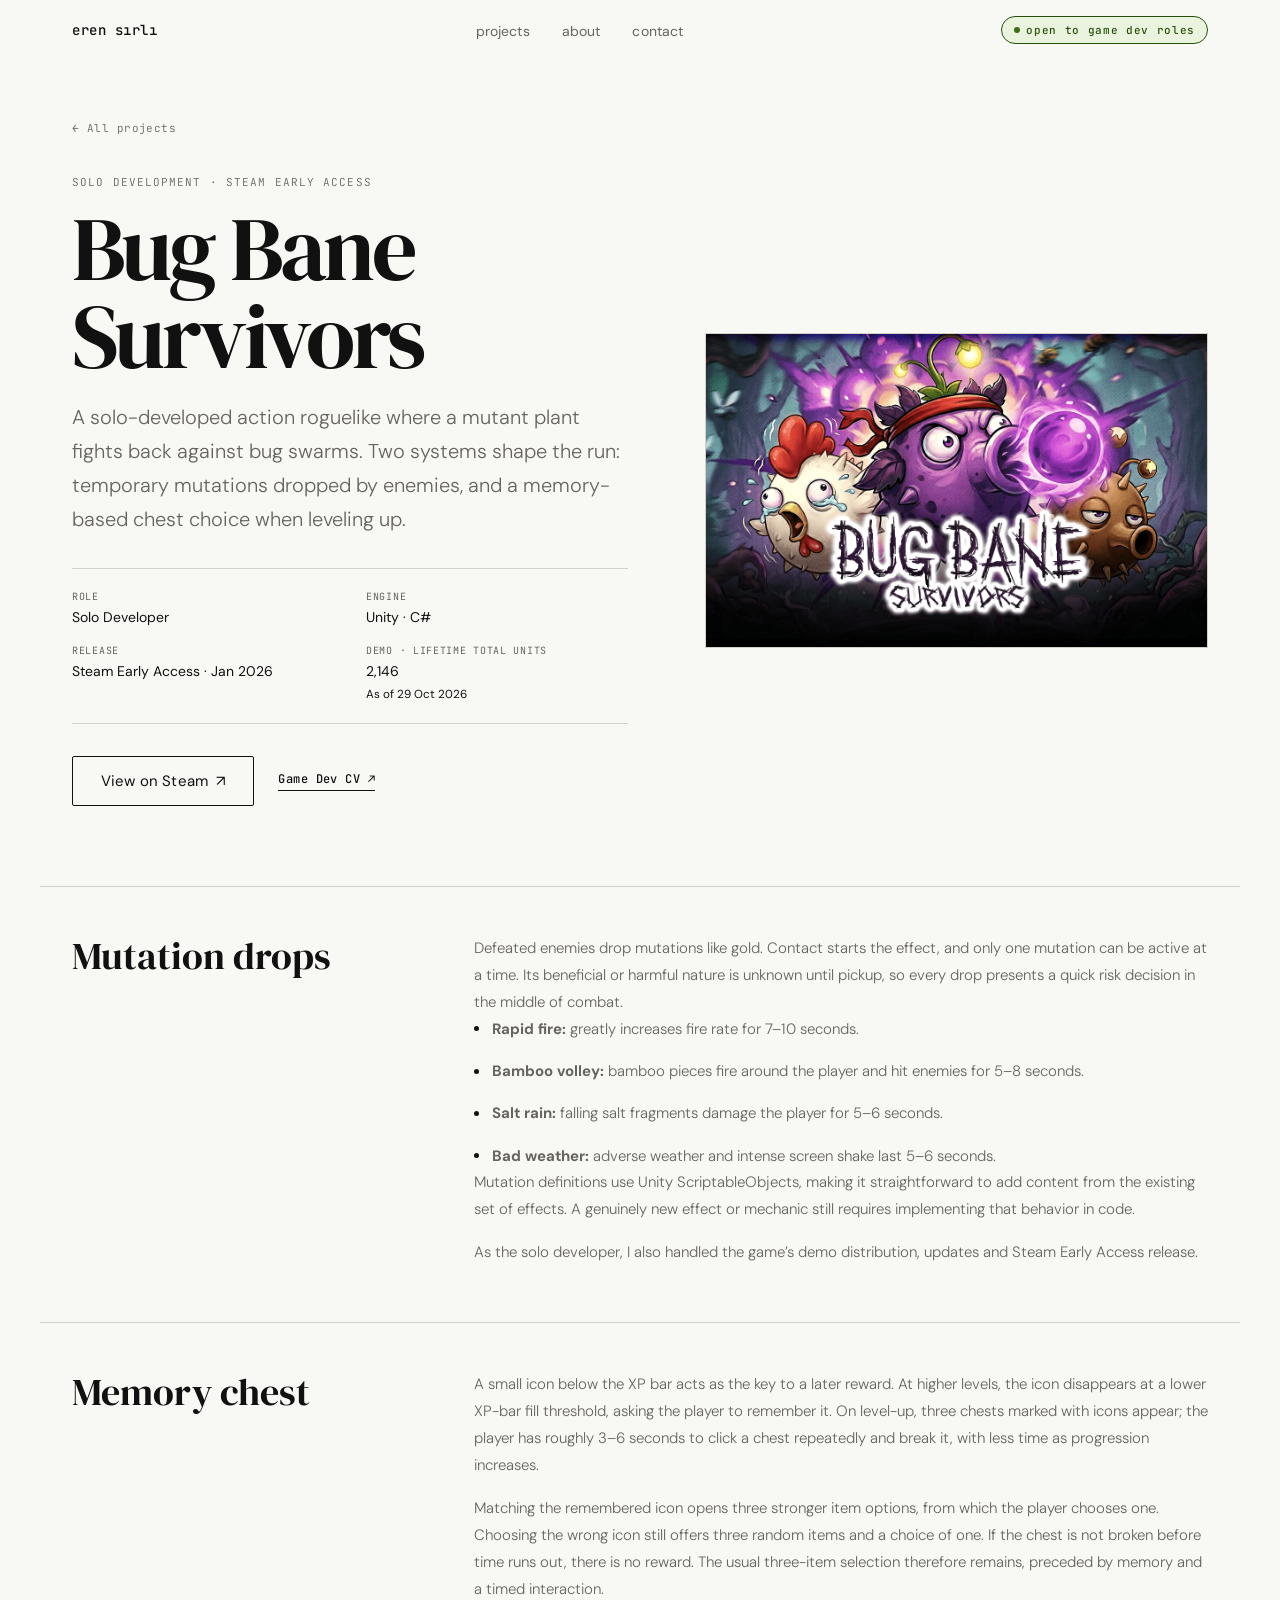
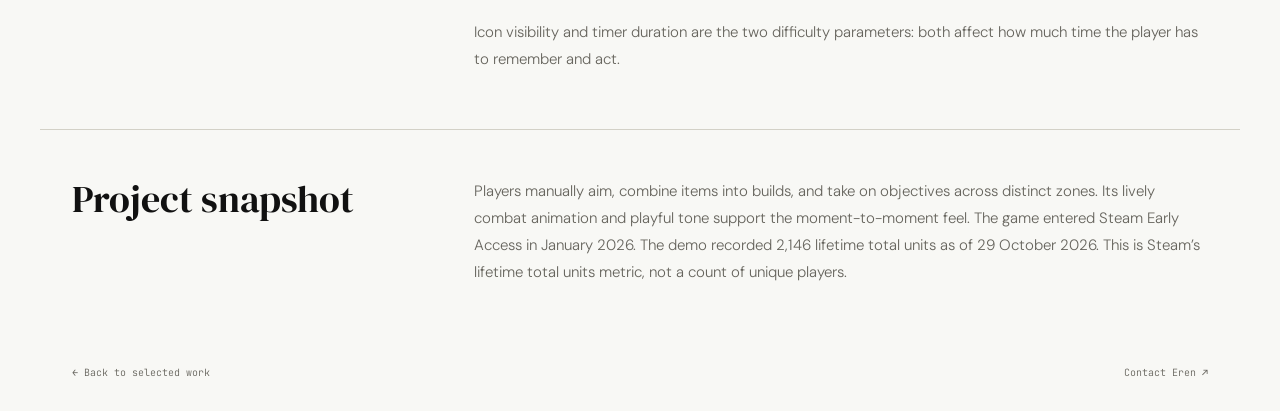
==== commit 70400a66: "Update" ====
--- a/projects/bug-bane.html
+++ b/projects/bug-bane.html
@@ -8,8 +8,8 @@
 <link rel="stylesheet" href="../css/style.css?v=00812410"><link rel="stylesheet" href="../css/project-detail.css"><title>Bug Bane Survivors — Eren Sırlı</title>
     <link rel="stylesheet" href="../css/motion.css?v=1b793032">
 </head><body><nav id="navbar" aria-label="Primary navigation"><div class="nav-inner"><a href="../index.html#home" class="nav-logo">eren sırlı</a><ul class="nav-links"><li><a href="../index.html#projects">projects</a></li><li><a href="../index.html#about">about</a></li><li><a href="../index.html#contact">contact</a></li></ul><a href="../index.html#contact" class="nav-pill"><span class="pill-dot"></span><span>open to game dev roles</span></a></div></nav>
-<main class="project-main"><header class="case-hero"><a class="case-back" href="../index.html#projects">← All projects</a><div class="case-hero-grid"><div class="case-hero-copy"><span class="case-eyebrow">Solo development · Steam Early Access</span><h1 class="case-title">Bug Bane<br>Survivors</h1><p class="case-lede">A solo-developed action roguelike where a mutant plant fights back against bug swarms. Two systems shape the run: temporary mutations dropped by enemies, and a memory-based chest choice when leveling up.</p><div class="case-facts"><div class="case-fact"><span>Role</span>Solo Developer</div><div class="case-fact"><span>Engine</span>Unity · C#</div><div class="case-fact"><span>Release</span>Steam Early Access · Jan 2026</div><div class="case-fact"><span>Demo reach</span>1,500+ users</div></div><div class="case-actions"><a class="cta" href="https://store.steampowered.com/app/3830770/Bug_Bane_Survivors/" target="_blank" rel="noopener noreferrer"><span>View on Steam</span><span class="cta-arrow">↗</span></a><a class="text-link" href="../assets/images/01ErenSirliResumeGD.pdf" target="_blank" rel="noopener noreferrer">Game Dev CV ↗</a></div></div><div class="case-hero-media"><a class="case-cover" href="https://store.steampowered.com/app/3830770/Bug_Bane_Survivors/" target="_blank" rel="noopener noreferrer"><img src="../assets/images/project1.png" alt="Bug Bane Survivors Steam artwork"></a></div></div></header>
+<main class="project-main"><header class="case-hero"><a class="case-back" href="../index.html#projects">← All projects</a><div class="case-hero-grid"><div class="case-hero-copy"><span class="case-eyebrow">Solo development · Steam Early Access</span><h1 class="case-title">Bug Bane<br>Survivors</h1><p class="case-lede">A solo-developed action roguelike where a mutant plant fights back against bug swarms. Two systems shape the run: temporary mutations dropped by enemies, and a memory-based chest choice when leveling up.</p><div class="case-facts"><div class="case-fact"><span>Role</span>Solo Developer</div><div class="case-fact"><span>Engine</span>Unity · C#</div><div class="case-fact"><span>Release</span>Steam Early Access · Jan 2026</div><div class="case-fact"><span>Demo · lifetime total units</span>2,146<br><small>As of <time datetime="2026-10-29">29 Oct 2026</time></small></div></div><div class="case-actions"><a class="cta" href="https://store.steampowered.com/app/3830770/Bug_Bane_Survivors/" target="_blank" rel="noopener noreferrer"><span>View on Steam</span><span class="cta-arrow">↗</span></a><a class="text-link" href="../assets/images/01ErenSirliResumeGD.pdf" target="_blank" rel="noopener noreferrer">Game Dev CV ↗</a></div></div><div class="case-hero-media"><a class="case-cover" href="https://store.steampowered.com/app/3830770/Bug_Bane_Survivors/" target="_blank" rel="noopener noreferrer"><img src="../assets/images/project1.png" alt="Bug Bane Survivors Steam artwork"></a></div></div></header>
 <section class="case-section"><div class="case-section-grid"><h2>Mutation drops</h2><div class="case-copy"><p>Defeated enemies drop mutations like gold. Contact starts the effect, and only one mutation can be active at a time. Its beneficial or harmful nature is unknown until pickup, so every drop presents a quick risk decision in the middle of combat.</p><ul class="case-list"><li><strong>Rapid fire:</strong> greatly increases fire rate for 7–10 seconds.</li><li><strong>Bamboo volley:</strong> bamboo pieces fire around the player and hit enemies for 5–8 seconds.</li><li><strong>Salt rain:</strong> falling salt fragments damage the player for 5–6 seconds.</li><li><strong>Bad weather:</strong> adverse weather and intense screen shake last 5–6 seconds.</li></ul><p>Mutation definitions use Unity ScriptableObjects, making it straightforward to add content from the existing set of effects. A genuinely new effect or mechanic still requires implementing that behavior in code.</p><p>As the solo developer, I also handled the game’s demo distribution, updates and Steam Early Access release.</p></div></div></section>
 <section class="case-section"><div class="case-section-grid"><h2>Memory chest</h2><div class="case-copy"><p>A small icon below the XP bar acts as the key to a later reward. At higher levels, the icon disappears at a lower XP-bar fill threshold, asking the player to remember it. On level-up, three chests marked with icons appear; the player has roughly 3–6 seconds to click a chest repeatedly and break it, with less time as progression increases.</p><p>Matching the remembered icon opens three stronger item options, from which the player chooses one. Choosing the wrong icon still offers three random items and a choice of one. If the chest is not broken before time runs out, there is no reward. The usual three-item selection therefore remains, preceded by memory and a timed interaction.</p><p>Icon visibility and timer duration are the two difficulty parameters: both affect how much time the player has to remember and act.</p></div></div></section>
-<section class="case-section"><div class="case-section-grid"><h2>Project snapshot</h2><div class="case-copy"><p>Players manually aim, combine items into builds, and take on objectives across distinct zones. Its lively combat animation and playful tone support the moment-to-moment feel. The demo reached more than 1,500 users, and the game entered Steam Early Access in January 2026.</p></div></div></section>
+<section class="case-section"><div class="case-section-grid"><h2>Project snapshot</h2><div class="case-copy"><p>Players manually aim, combine items into builds, and take on objectives across distinct zones. Its lively combat animation and playful tone support the moment-to-moment feel. The game entered Steam Early Access in January 2026. The demo recorded 2,146 lifetime total units as of 29 October 2026. This is Steam’s lifetime total units metric, not a count of unique players.</p></div></div></section>
 </main><footer class="case-footer"><a href="../index.html#projects">← Back to selected work</a><a href="../index.html#contact">Contact Eren ↗</a></footer><script src="../js/motion.js?v=b4913215"></script></body></html>
